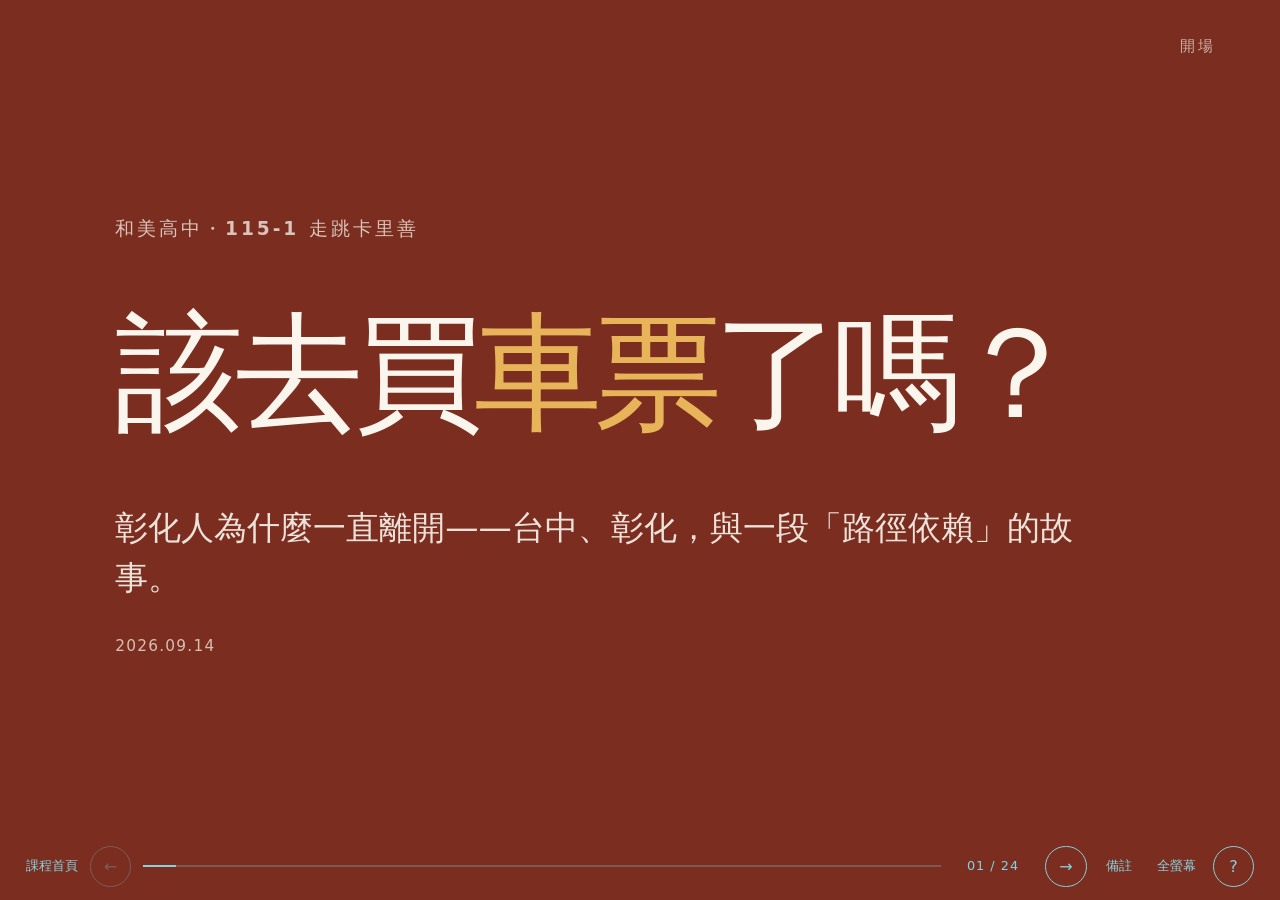
==== lessons/2026-09-14-該去買車票了嗎/index.html @ 18da8ca4 "建立走跳卡里善 HTML 投影片 repo：9/14 該去買車票了嗎（24 張） 以 research-writing-class 的引擎為底，換成磚紅／砂色色票； 新增史料引文、年表、距離對照三種版" ====
<!doctype html>
<html lang="zh-Hant-TW">
  <head>
    <meta charset="utf-8" />
    <meta name="viewport" content="width=device-width, initial-scale=1" />
    <meta name="description" content="和美高中 115-1 走跳卡里善：2026-09-14「該去買車票了嗎？」彰化人為什麼一直離開，台中與彰化的路徑依賴。" />
    <meta name="theme-color" content="#7b2d1f" />
    <title>該去買車票了嗎？｜115-1 走跳卡里善</title>
    <link rel="icon" href="../../favicon.svg" type="image/svg+xml" />
    <link rel="stylesheet" href="../../styles.css" />
  </head>
  <body class="presentation">
    <a class="skip-link" href="#deck">跳到投影片</a>
    <main id="deck" class="deck" tabindex="-1" data-title="該去買車票了嗎？｜115-1 走跳卡里善">
      <!-- 01 -->
      <section id="slide-1" class="slide title-slide" data-section="開場" data-theme="brick" aria-labelledby="heading-1">
        <p class="eyebrow">和美高中・115-1 走跳卡里善</p>
        <h1 id="heading-1">該去買<span class="accent">車票</span>了嗎？</h1>
        <p class="lede">彰化人為什麼一直離開——台中、彰化，與一段「路徑依賴」的故事。</p>
        <p class="meta">2026.09.14</p>
        <aside class="speaker-notes">今天從第一週那個「要不要留彰化」的問題接下去。先不急著替彰化辯護，先把「離開」這件事放到六十年的尺度上看。</aside>
      </section>

      <!-- 02 -->
      <section id="slide-2" class="slide" data-section="前情提要" data-theme="paper" aria-labelledby="heading-2">
        <p class="kicker">前情提要</p>
        <h2 id="heading-2">第一週問大家：<br />以後要不要<span class="accent">留在彰化</span>？</h2>
        <ul class="big-list">
          <li>有被問到的同學都說<strong>不要</strong></li>
          <li>原因包含：太無聊、沒百貨公司……等等</li>
        </ul>
        <aside class="speaker-notes">可以先點一兩位當時回答的同學，請他們再說一次理由，讓下一張的「沒血沒淚」有具體對象。</aside>
      </section>

      <!-- 03 -->
      <section id="slide-3" class="slide question-slide" data-section="是不是我們班特別沒血沒淚" data-theme="sand" aria-labelledby="heading-3">
        <p class="kicker">先問一個問題</p>
        <h2 id="heading-3">是不是我們班<br />特別<span class="accent">沒血沒淚</span>？</h2>
        <p class="aside-copy">請看講義，回答上面的問題。</p>
        <aside class="speaker-notes">發講義，給時間讀。講義裡的人口資料是關鍵：讓學生自己從數字裡發現「淨移出」這件事，不要先講答案。</aside>
      </section>

      <!-- 04 -->
      <section id="slide-4" class="slide statement-slide" data-section="是不是我們班特別沒血沒淚" data-theme="charcoal" aria-labelledby="heading-4">
        <p class="kicker">看講義發現的事情</p>
        <h2 id="heading-4">二戰以來，<br />彰化就一直是<span class="accent">人口淨移出</span>。</h2>
      </section>

      <!-- 05 -->
      <section id="slide-5" class="slide statement-slide" data-section="是不是我們班特別沒血沒淚" data-theme="brick" aria-labelledby="heading-5">
        <p class="kicker">所以</p>
        <h2 id="heading-5">你們的決定並不特別。<br /><span class="accent">彰化人已經做了 60 年以上</span><br />這樣的事。</h2>
      </section>

      <!-- 06 -->
      <section id="slide-6" class="slide question-slide" data-section="再問一次為什麼" data-theme="paper" aria-labelledby="heading-6">
        <p class="kicker">再問一次</p>
        <h2 id="heading-6">為什麼？</h2>
        <p class="body-large">這次不是「你自己」的原因，而是<strong>「彰化人」</strong>的原因。<br />可以用實際的例子。</p>
        <aside class="speaker-notes">老師自己的例子：我姐學設計，在彰化沒有公司要。重點是把「我不想留」推到「這裡留不住某一類人」——從個人偏好變成結構問題。</aside>
      </section>

      <!-- 07 -->
      <section id="slide-7" class="slide section-slide" data-section="小結" data-theme="charcoal" aria-labelledby="heading-7">
        <p class="kicker">小結</p>
        <h2 id="heading-7">不夠<span class="accent">繁榮</span>。</h2>
      </section>

      <!-- 08 -->
      <section id="slide-8" class="slide question-slide" data-section="台中為什麼比彰化好" data-theme="sand" aria-labelledby="heading-8">
        <p class="kicker">問題</p>
        <h2 id="heading-8">台中為什麼發展得<br />比彰化<span class="accent">「好」</span>？</h2>
        <aside class="speaker-notes">「好」加引號：先不定義好壞，用學生自己說的繁榮、百貨公司、工作機會當標準就可以。</aside>
      </section>

      <!-- 09 -->
      <section id="slide-9" class="slide section-slide long-title" data-section="考古時間" data-theme="brick" aria-labelledby="heading-9">
        <p class="kicker">考古時間</p>
        <h2 id="heading-9">清朝</h2>
      </section>

      <!-- 10 -->
      <section id="slide-10" class="slide" data-section="考古時間・清朝" data-theme="paper" aria-labelledby="heading-10">
        <p class="kicker">一府二鹿……三台中？</p>
        <h2 id="heading-10" class="compact-title">沒有。<br />台中對彰化人來說，<br />是個<span class="accent">鄉下地方</span>而已。</h2>
        <aside class="speaker-notes">一府二鹿三艋舺。鹿港在彰化，台中當時連名字都還不叫台中。</aside>
      </section>

      <!-- 11 -->
      <section id="slide-11" class="slide" data-section="考古時間・清朝" data-theme="paper" aria-labelledby="heading-11">
        <p class="kicker">中法戰爭結束</p>
        <h2 id="heading-11" class="compact-title">劉銘傳覺得台灣可以單獨建省，<br />在<span class="accent">台中</span>規劃新省城</h2>
        <blockquote class="historical-quote">
          <p>查彰化橋孜圖地方，山環水複，中開平原，氣象宏敞；又當全台適中之地。擬照前撫臣岑毓英議，就該處建立省城；分彰化東北之境，設首府曰『台灣府』、附郭首縣曰『台灣縣』，將原有台灣府縣改為台南府安平縣……</p>
          <cite>劉銘傳奏摺，1887 年</cite>
        </blockquote>
        <aside class="speaker-notes">橋孜圖＝橋仔頭，今台中市南區一帶。注意奏摺怎麼形容：「當全台適中之地」——選台中的理由是地理位置居中，不是因為它已經繁榮。當時它屬於彰化縣的東北境。</aside>
      </section>

      <!-- 12 -->
      <section id="slide-12" class="slide" data-section="考古時間・清朝" data-theme="sand" aria-labelledby="heading-12">
        <h2 id="heading-12" class="compact-title">還沒蓋好的時候，<br />先暫時待在<span class="accent">台北</span></h2>
        <p class="body-large">當時台北已經因為茶葉等貿易略具規模。</p>
        <blockquote class="historical-quote">
          <p>1887 年八月，畫疆分理，粗具規模，為彰化橋仔頭新訂省會，設備未周，暫駐台北。</p>
        </blockquote>
        <aside class="speaker-notes">「暫駐」兩個字是伏筆：暫時的事情一旦有人在裡面做起事來，就會變成永久的。</aside>
      </section>

      <!-- 13 -->
      <section id="slide-13" class="slide statement-slide" data-section="考古時間・清朝" data-theme="charcoal" aria-labelledby="heading-13">
        <p class="kicker">然後</p>
        <h2 id="heading-13">劉銘傳後來生病回中國，<br />後繼者不想再弄「彰化橋仔頭」（台中），<br />就把省會定在<span class="accent">台北</span>。</h2>
        <aside class="speaker-notes">清代這一段的結局：台中沒有真的成為省城，但已經被「規劃」過、動過工——這個骨架後面會被日本人撿去用。</aside>
      </section>

      <!-- 14 -->
      <section id="slide-14" class="slide section-slide long-title" data-section="考古時間" data-theme="brick" aria-labelledby="heading-14">
        <p class="kicker">考古時間</p>
        <h2 id="heading-14">日治時期</h2>
      </section>

      <!-- 15 -->
      <section id="slide-15" class="slide" data-section="考古時間・日治" data-theme="sand" aria-labelledby="heading-15">
        <p class="kicker">四個月之內</p>
        <ol class="timeline">
          <li><time datetime="1895-08">1895 年 8 月</time><span>台灣民政支部設於<strong>彰化</strong></span></li>
          <li><time datetime="1895-12">1895 年 12 月</time><span>民政支部改設至<strong>臺中</strong></span></li>
          <li class="is-question"><span>為什麼？<span class="accent">四個月就搬走</span>。</span></li>
        </ol>
        <aside class="speaker-notes">停在這裡讓學生猜。常見猜法：台中比較大？（不對，當時不是）交通？（縱貫線 1908 年才全線通車）。</aside>
      </section>

      <!-- 16 -->
      <section id="slide-16" class="slide reason-slide" data-section="考古時間・日治" data-theme="paper" aria-labelledby="heading-16">
        <p class="kicker">可能的理由 一</p>
        <h2 id="heading-16">軍事威脅？</h2>
        <blockquote class="historical-quote">
          <p>廢除彰化廳、移往台中，是因當時的兒玉總督認為彰化位於八卦山麓，從軍事觀點看有危險，才毅然實行。</p>
          <cite>臺灣新民報 1933-10-23 彰化特輯・彰化銀行支店長 中津德治</cite>
        </blockquote>
        <aside class="speaker-notes">這段史料要小心用。它是 1933 年的事後回顧，不是 1895 年的決策文件。三個問題：（1）兒玉源太郎 1898 年才就任總督，1895 年遷支部時他還不在位；（2）原報講的是「廢廳」，1909 年廢彰化廳併入臺中廳，跟 1895 年民政支部遷移是兩件事，原報可能混在一起；（3）中津寫這段是為了主張「現在飛機發達所以彰化已無軍事危險，應該投資建設」——軍事回顧是他論證的一環。所以這張投影片的問號是真的問號。可以反問學生：「中津在 1933 年這樣解釋，我們還需要什麼證據，才知道這是不是當年真正的理由？」不要把答案寫成「八卦山危險，所以日本遷往台中」。完整考證在 vault 的 1933 新民報對照稿「延伸討論」一節。</aside>
      </section>

      <!-- 17 -->
      <section id="slide-17" class="slide reason-slide" data-section="考古時間・日治" data-theme="paper" aria-labelledby="heading-17">
        <p class="kicker">可能的理由 二</p>
        <h2 id="heading-17">清朝留下來的<span class="accent">骨架</span></h2>
        <p class="reason-copy">官署、公地、軍營——現成的，更方便使用。</p>
        <aside class="speaker-notes">接回清代那一段：劉銘傳時期在台中規劃省城、蓋了一些東西。日本人 1895 年 12 月遷到台中後，是用清代的儒考棚辦公（依據：臺中市政府文化局）。這一條比軍事說有更直接的物證。</aside>
      </section>

      <!-- 18 -->
      <section id="slide-18" class="slide statement-slide" data-section="路徑依賴" data-theme="charcoal" aria-labelledby="heading-18">
        <p class="kicker">於是</p>
        <h2 id="heading-18">公共投資與人口、經濟活動聚集，<br />開始形成兩個城市發展的<br /><span class="accent">「路徑依賴」</span>。</h2>
        <aside class="speaker-notes">路徑依賴（path dependence）：早期一個不一定很重要的選擇，因為後面的投資都疊在它上面，變得越來越難改變。官署在哪 → 官員住哪 → 商店開哪 → 道路鐵路通哪 → 人口聚哪 → 下一筆投資又投哪。每一步都「合理」，加起來就鎖死了。可以用 QWERTY 鍵盤或台北「暫駐」變永駐當類比。</aside>
      </section>

      <!-- 19 -->
      <section id="slide-19" class="slide question-slide" data-section="可以超越台中嗎" data-theme="sand" aria-labelledby="heading-19">
        <p class="kicker">問題</p>
        <h2 id="heading-19">可以重新超越台中，<br />恢復古彰化人的<span class="accent">光榮</span>嗎？</h2>
        <p class="answer">路徑依賴，不容易。</p>
        <aside class="speaker-notes">「不容易」不等於「不可能」，但要誠實：要翻轉路徑依賴，通常需要外部大事件（戰爭、天災、產業革命）或者非常大規模的刻意投資。彰化這六十年都沒有等到那個事件。</aside>
      </section>

      <!-- 20 -->
      <section id="slide-20" class="slide section-slide long-title" data-section="該去買車票了嗎" data-theme="brick" aria-labelledby="heading-20">
        <p class="kicker">所以</p>
        <h2 id="heading-20">該去買車票了嗎？</h2>
        <p class="aside-copy">接受事實，搬到別的地方？</p>
      </section>

      <!-- 21 -->
      <section id="slide-21" class="slide" data-section="該去買車票了嗎" data-theme="paper" aria-labelledby="heading-21">
        <p class="kicker">問題一：查一下距離</p>
        <h2 id="heading-21" class="compact-title">這三段路，各有多遠？</h2>
        <ol class="distance-list">
          <li><span>台北市北投捷運站 → 台北 101</span><span>？ km</span></li>
          <li><span>和美 → 三井 Outlet</span><span>？ km</span></li>
          <li><span>野原廣志：春日部市 → 公司</span><span>？ km</span></li>
        </ol>
        <aside class="speaker-notes">讓學生用手機查，數字由他們填。老師參考值（未實測，上課前請自己再查一次）：北投站到台北 101 車程約 13～15 公里；和美到台中港三井 Outlet 車程約 20 公里；野原廣志從春日部到霞關的公司，通勤約 40 公里、單程一個多小時。重點不是精確數字，是「住在離市中心 15～40 公里的地方」在台北或東京是常態，靠的是大眾運輸。</aside>
      </section>

      <!-- 22 -->
      <section id="slide-22" class="slide statement-slide" data-section="該去買車票了嗎" data-theme="sand" aria-labelledby="heading-22">
        <p class="kicker">所以</p>
        <h2 id="heading-22">和美沒有百貨公司是沒有關係的，<br />但是應該要有<span class="accent">捷運、鐵道、輕軌</span>……<br />等等大眾運輸。</h2>
        <aside class="speaker-notes">把問題從「和美為什麼沒有」轉成「和美需要跟什麼連起來」。北投人不需要北投有 101，他們需要 20 分鐘到得了 101。</aside>
      </section>

      <!-- 23 -->
      <section id="slide-23" class="slide" data-section="該去買車票了嗎" data-theme="paper" aria-labelledby="heading-23">
        <p class="kicker">問題二</p>
        <h2 id="heading-23" class="reading-title">如果和美就不是會發展出高樓、超大商場的都會核心，那麼作為住民，或者作為家人住在和美的人，<span class="accent">你希望和美（或北彰）是什麼樣貌？需要哪些設施？</span></h2>
        <aside class="speaker-notes">這是今天的主要討論／作業題。可以分兩層問：（1）你自己二十歲、四十歲時希望它是什麼樣子；（2）你爸媽、阿公阿嬤留在這裡，他們需要什麼。第二層通常會問出跟第一層很不一樣的答案（醫療、公車、可以走路的街道）。</aside>
      </section>

      <!-- 24 -->
      <section id="slide-24" class="slide" data-section="參考資源" data-theme="charcoal" aria-labelledby="heading-24">
        <p class="kicker">參考資源</p>
        <h2 id="heading-24" class="compact-title">今天用到的史料</h2>
        <ul class="source-list">
          <li>劉銘傳奏摺（1887），台灣建省與省城選址</li>
          <li>《臺灣新民報》1933 年 10 月 23 日彰化特輯第 5 版，中津德治，日中對照校讀稿</li>
          <li>國史館臺灣文獻館典藏號 00000014014〈臺灣民政支部位置更定及廳舍修繕認可〉（1895-12-11，公文正文尚未讀到）</li>
        </ul>
        <aside class="speaker-notes">1933 年那篇的完整校讀稿與史料批判在老師的 vault 裡。國史館那份公文目前只確認目錄存在，還沒讀到正文，所以不能說它證實或否定了軍事理由。</aside>
      </section>
    </main>

    <nav class="chrome" aria-label="投影片控制列">
      <a class="course-link" href="../../index.html" aria-label="返回課程首頁">課程首頁</a>
      <button id="prev" type="button" aria-label="上一張投影片">←</button>
      <div class="progress-shell" aria-hidden="true"><span id="progress"></span></div>
      <p id="counter" role="status" aria-live="polite" aria-atomic="true">01 / 24</p>
      <button id="next" type="button" aria-label="下一張投影片">→</button>
      <button id="notes" type="button" aria-label="開啟講者備註" aria-controls="notes-panel" aria-expanded="false">備註</button>
      <button id="fullscreen" type="button" aria-label="進入全螢幕">全螢幕</button>
      <button id="help" type="button" aria-label="顯示操作說明">?</button>
    </nav>
    <aside id="notes-panel" class="notes-panel" aria-label="講者備註" aria-hidden="true" inert>
      <div><strong>講者備註</strong><button id="close-notes" type="button" aria-label="關閉講者備註">×</button></div>
      <p id="notes-copy"></p>
    </aside>
    <dialog id="help-dialog" aria-labelledby="help-title">
      <form method="dialog">
        <button class="dialog-close" aria-label="關閉操作說明">×</button>
        <h2 id="help-title">操作方式</h2>
        <dl>
          <dt>← / →、PageUp / PageDown</dt><dd>上一張／下一張</dd>
          <dt>Space / Enter</dt><dd>下一張</dd>
          <dt>Home / End</dt><dd>第一張／最後一張</dd>
          <dt>F</dt><dd>進入或離開全螢幕</dd>
          <dt>N</dt><dd>開啟或關閉講者備註</dd>
          <dt>Esc</dt><dd>關閉備註或操作說明</dd>
          <dt>觸控操作</dt><dd>左右滑動換頁</dd>
        </dl>
        <p>講者備註會顯示在目前畫面上。</p>
      </form>
    </dialog>
    <noscript>啟用 JavaScript 後可使用換頁功能；目前以連續頁面閱讀。</noscript>
    <script src="../../app.js"></script>
  </body>
</html>
---- styles.css ----
/* 延續 research-writing-class 的 slide 結構與引擎，換成磚紅、砂色的地方史色票。 */
:root {
  color-scheme: light;
  --paper: #faf6ee;
  --sand: #ecdfc6;
  --brick: #7b2d1f;
  --brick-deep: #4a1a12;
  --charcoal: #2b2523;
  --gold: #e8b45a;
  --ink: #2b2523;
  --muted: #6d625b;
  --shadow: 0 22px 65px rgb(43 37 35 / .2);
  --ease: cubic-bezier(.22, 1, .36, 1);
  font-family: "PingFang TC", "Heiti TC", "Microsoft JhengHei", system-ui, sans-serif;
  font-synthesis: none;
  text-rendering: optimizeLegibility;
}
* { box-sizing: border-box; }
html, body { min-height: 100%; }
html { background: var(--brick-deep); }
body { margin: 0; color: var(--ink); }
button, a { font: inherit; }
a { color: inherit; text-underline-offset: .2em; }
button { cursor: pointer; }
:focus-visible { outline: 3px solid currentColor; outline-offset: 5px; }
h1, h2, h3, p, ol, ul { margin: 0; }
.skip-link { position: fixed; z-index: 100; top: .75rem; left: .75rem; padding: .6rem .9rem; background: white; color: var(--ink); transform: translateY(-160%); }
.skip-link:focus { transform: translateY(0); }
/* 無 JavaScript 時仍可依序閱讀；初始化完成才啟用單頁模式。 */
.deck { position: relative; width: 100%; }
.slide {
  --bg: var(--paper); --fg: var(--ink); --accent: #9a3a28;
  position: relative;
  min-height: 100svh;
  display: grid;
  align-content: center;
  gap: clamp(1rem, 2.6vh, 2rem);
  padding: clamp(4.5rem, 9vh, 7rem) clamp(3rem, 9vw, 10rem) clamp(6rem, 12vh, 8rem);
  background: var(--bg); color: var(--fg);
  overflow-wrap: break-word;
}
.slide::before {
  content: attr(data-section);
  position: absolute; top: clamp(1.5rem, 4vh, 3rem); right: clamp(2rem, 5vw, 5rem); z-index: 3;
  max-width: 70%;
  font-size: clamp(.8rem, 1.2vw, 1rem); font-weight: 700; letter-spacing: .18em; opacity: .65;
}
.deck-ready { overflow: hidden; }
.deck-ready .deck { height: 100svh; overflow: clip; }
.deck-ready .slide {
  position: absolute; inset: 0; min-height: 0;
  overflow-x: hidden; overflow-y: auto;
  visibility: hidden; opacity: 0; transform: translateX(3.5%);
  transition: opacity 420ms var(--ease), transform 520ms var(--ease), visibility 0s 520ms;
}
.deck-ready .slide.is-active { visibility: visible; opacity: 1; transform: translateX(0); transition: opacity 420ms var(--ease), transform 520ms var(--ease), visibility 0s; }
.deck-ready .slide.was-active { transform: translateX(-3.5%); }
.slide[data-theme="brick"] { --bg: var(--brick); --fg: var(--paper); --accent: var(--gold); }
.slide[data-theme="paper"] { --bg: var(--paper); --fg: var(--ink); }
.slide[data-theme="sand"] { --bg: var(--sand); --fg: var(--ink); }
.slide[data-theme="charcoal"] { --bg: var(--charcoal); --fg: var(--paper); --accent: var(--gold); }
h1 { font-size: clamp(4rem, 10vw, 10rem); font-weight: 900; letter-spacing: -.065em; line-height: 1.13; }
h2 { font-size: clamp(2.7rem, 6.7vw, 7.7rem); font-weight: 850; letter-spacing: -.055em; line-height: 1.18; text-wrap: pretty; }
p, li { font-size: clamp(1.15rem, 2.15vw, 2rem); line-height: 1.55; }
.accent { color: var(--accent); }
.keep-together { display: inline-block; }
.eyebrow, .kicker { font-size: clamp(.9rem, 1.45vw, 1.25rem); font-weight: 800; letter-spacing: .16em; line-height: 1.6; }
.eyebrow { opacity: .75; }
.kicker { opacity: .75; }
.display-copy > .kicker { display: block; margin-bottom: 1rem; }
.meta { font-size: clamp(.9rem, 1.2vw, 1.15rem); opacity: .72; letter-spacing: .08em; }
.title-slide { gap: 2rem; }
.title-slide h1 { margin-block: .2em; }
.section-slide { align-content: end; }
.section-slide h2 { font-size: clamp(3.6rem, 9vw, 10rem); }
.section-slide.long-title h2 { font-size: clamp(2.7rem, 5.7vw, 6.5rem); }
.question-slide h2 { max-width: 17em; }
.display-copy { max-width: 24em; font-size: clamp(2.2rem, 5.2vw, 5.8rem); line-height: 1.3; }
.compact-title { font-size: clamp(2.2rem, 4.5vw, 5rem); }
.reading-title { font-size: clamp(1.65rem, 3.2vw, 3.6rem); line-height: 1.58; letter-spacing: -.025em; }
.body-large { font-size: clamp(1.35rem, 2.7vw, 2.6rem); line-height: 1.6; max-width: 36em; }
.agenda, .schedule { display: grid; gap: .5rem; padding: 0; list-style: none; counter-reset: agenda; }
.agenda li { counter-increment: agenda; display: flex; align-items: baseline; gap: 1.5rem; padding: .6em 0; border-top: 1px solid rgb(43 37 35 / .2); font-weight: 700; font-size: clamp(1.4rem, 3vw, 2.8rem); }
.agenda li::before { content: counter(agenda, decimal-leading-zero); color: var(--accent); font-size: .6em; letter-spacing: .08em; }
.schedule { gap: 0; }
.schedule li { padding: .55em 0; border-bottom: 1px solid rgb(43 37 35 / .2); }
.schedule li:last-child { color: var(--accent); }
.big-list { display: grid; gap: .65em; padding-left: 1.2em; }
.big-list li { font-size: clamp(1.4rem, 3vw, 2.9rem); }
.big-list li::marker { color: var(--accent); }
.premises { display: grid; gap: 1em; padding-left: 1.5em; font-size: clamp(1.5rem, 3.4vw, 3.5rem); }
.premises li { font-size: inherit; line-height: 1.55; font-weight: 700; padding-left: .35em; }
.premises li::marker { color: var(--accent); font-weight: 500; }
.source-note { font-size: clamp(.9rem, 1.3vw, 1.3rem); line-height: 1.7; letter-spacing: 0; }
.reading-links { border-top: 1px solid rgb(43 37 35 / .25); padding-top: 1.2em; font-size: clamp(1rem, 1.65vw, 1.6rem); }
.reading-title a { font-size: .65em; }
.art-slide { isolation: isolate; }
.abstract-art { position: absolute; z-index: -2; inset: 0 0 0 auto; width: 80%; height: 100%; object-fit: cover; object-position: 70% center; }
.art-slide::after { content: ""; position: absolute; inset: 0; z-index: -1; background: linear-gradient(90deg, var(--bg) 16%, var(--bg) 28%, transparent 86%); pointer-events: none; }
.art-copy { width: 61%; display: grid; gap: 1.8rem; }
.art-copy h2 { font-size: clamp(2.1rem, 4.5vw, 5rem); }
.art-slide[data-theme="paper"] .art-copy h2 { font-size: clamp(2.1rem, 4vw, 4.5rem); }
.art-copy .source-note { max-width: 33em; padding: .5em .8em; margin-left: -.8em; background: rgb(250 246 238 / .93); }
.speaker-notes { display: none; }
.chrome { display: none; position: fixed; z-index: 20; right: clamp(1rem, 2vw, 1.75rem); bottom: max(.8rem, env(safe-area-inset-bottom)); left: clamp(1rem, 2vw, 1.75rem); align-items: center; gap: .75rem; color: white; mix-blend-mode: difference; }
.deck-ready .chrome { display: flex; }
.chrome button { display: grid; place-items: center; min-width: 2.6rem; min-height: 2.6rem; padding: .3rem; border: 1px solid currentColor; border-radius: 50%; color: inherit; background: transparent; }
.chrome #notes, .chrome #fullscreen { border-radius: 0; border: 0; font-size: .8rem; }
.chrome button:disabled { opacity: .3; cursor: default; }
.course-link { font-size: .8rem; text-decoration: none; white-space: nowrap; padding-block: .6rem; }
.progress-shell { flex: 1; height: 2px; background: rgb(255 255 255 / .28); }
#progress { display: block; width: 0; height: 100%; background: white; transition: width 380ms var(--ease); }
#counter { min-width: 5rem; font-size: .8rem; font-variant-numeric: tabular-nums; letter-spacing: .08em; text-align: center; }
.notes-panel { position: fixed; z-index: 40; right: 1rem; bottom: 4.6rem; width: min(34rem, calc(100vw - 2rem)); max-height: 42svh; padding: 1.1rem 1.2rem; overflow: auto; border: 1px solid rgb(255 255 255 / .25); border-radius: 1rem; color: white; background: rgb(43 37 35 / .97); box-shadow: var(--shadow); visibility: hidden; opacity: 0; transform: translateY(1rem); transition: opacity 200ms ease, transform 200ms ease; }
.notes-panel.is-open { visibility: visible; opacity: 1; transform: translateY(0); }
.notes-panel > div { display: flex; align-items: center; justify-content: space-between; }
.notes-panel p { margin-top: .7rem; font-size: 1rem; }
.notes-panel button { border: 0; color: white; background: transparent; font-size: 1.6rem; min-width: 2.5rem; min-height: 2.5rem; }
dialog { width: min(38rem, calc(100vw - 2rem)); max-height: 85svh; padding: 1.5rem; border: 0; border-radius: 1.2rem; color: var(--ink); background: var(--paper); box-shadow: var(--shadow); }
dialog::backdrop { background: rgb(43 37 35 / .72); backdrop-filter: blur(7px); }
dialog form { position: relative; padding: 1rem; }
dialog h2 { font-size: clamp(2rem, 5vw, 3.4rem); }
dialog dl { display: grid; grid-template-columns: 1fr 1fr; gap: .7rem 1rem; line-height: 1.5; }
dialog dt { font-weight: 800; }
dialog dd { margin: 0; color: var(--muted); }
dialog p { font-size: .9rem; color: var(--muted); }
.dialog-close { position: absolute; top: -.5rem; right: -.5rem; border: 0; background: transparent; font-size: 1.8rem; }
noscript { display: block; padding: 1rem; background: var(--paper); }
/* 課程首頁與單元共用同一套字型及色票。 */
.course-home { min-height: 100svh; background: var(--paper); padding: clamp(2rem, 7vw, 7rem) clamp(1.5rem, 9vw, 10rem); }
.course-header { padding-block: 2rem 3rem; border-top: 3px solid var(--brick); }
.course-header h1 { font-size: clamp(2.8rem, 6.8vw, 6.4rem); margin-block: .35em; }
.course-header .term { display: block; font-size: .45em; letter-spacing: 0; color: var(--brick); margin-bottom: .5em; }
.course-header .intro { max-width: 34em; font-size: clamp(1rem, 1.5vw, 1.35rem); color: var(--muted); }
.lesson-index h2 { font-size: 1rem; letter-spacing: .12em; margin-bottom: 1rem; }
.lesson-list { list-style: none; padding: 0; }
.lesson-entry { display: grid; grid-template-columns: 10rem 1fr auto; align-items: center; gap: 1.5rem; padding-block: 2rem; border-block: 1px solid #d5c6ad; text-decoration: none; }
.lesson-entry time { font-size: 1rem; font-variant-numeric: tabular-nums; color: var(--muted); }
.lesson-entry strong { font-size: clamp(1.5rem, 2.6vw, 2.3rem); }
.lesson-entry .entry-action { font-size: .9rem; color: var(--brick); }
.lesson-entry:hover { color: var(--brick); background: #f3ebdc; }
.course-footer { margin-top: 4rem; color: var(--muted); }
.course-footer p { font-size: .85rem; }
@media (max-width: 760px) {
  .slide { padding: 4.5rem 1.5rem 6rem; align-content: safe center; }
  .section-slide { align-content: safe end; }
  .slide::before { right: 1.5rem; font-size: .8rem; }
  h1 { font-size: clamp(2.8rem, 9.8vw, 4.8rem); }
  h2, .section-slide h2 { font-size: clamp(2.2rem, 7.8vw, 3.8rem); }
  .section-slide.long-title h2 { font-size: clamp(2rem, 7.5vw, 3.3rem); }
  .display-copy, .art-copy h2 { font-size: clamp(1.8rem, 6.3vw, 3rem); }
  .art-slide[data-theme="paper"] .art-copy h2 { font-size: clamp(1.8rem, 6.3vw, 3rem); }
  .compact-title { font-size: clamp(1.7rem, 6vw, 2.8rem); }
  .reading-title { font-size: clamp(1.3rem, 4.3vw, 2rem); }
  .body-large { font-size: clamp(1.2rem, 4.4vw, 1.8rem); }
  .premises { font-size: clamp(1.3rem, 4.8vw, 2rem); }
  .chrome { left: .65rem; right: .65rem; gap: .4rem; }
  .chrome button { min-width: 2.5rem; min-height: 2.5rem; }
  .chrome #fullscreen { display: none; }
  #counter { min-width: 4rem; font-size: .73rem; }
  .course-link { font-size: .75rem; }
  .art-copy { width: 100%; }
  .abstract-art { width: 100%; opacity: .35; object-position: 72% center; }
  .art-slide::after { background: linear-gradient(90deg, var(--bg), transparent 180%); }
  dialog dl { grid-template-columns: 1fr; }
  dialog dd { margin-bottom: .5rem; }
  .lesson-entry { grid-template-columns: 1fr auto; gap: .7rem; }
  .lesson-entry time { grid-column: 1 / -1; }
}
@media (max-height: 560px) and (min-width: 761px) {
  .slide { padding-block: 3.5rem 5rem; align-content: safe center; }
  h2, .section-slide h2, .section-slide.long-title h2 { font-size: 8vh; }
  h1 { font-size: 15vh; }
  .title-slide { gap: 1rem; }
  .title-slide h1 { margin-block: .1em; }
  .display-copy, .art-copy h2 { font-size: 7vh; }
  .art-slide[data-theme="paper"] .art-copy h2 { font-size: 7vh; }
  .reading-title, .body-large, .premises { font-size: 4.4vh; }
  .schedule li, .big-list li, .agenda li { font-size: 3.7vh; }
}
@media (prefers-reduced-motion: reduce) {
  *, *::before, *::after { scroll-behavior: auto !important; transition-duration: .01ms !important; }
}
@media print {
  @page { size: A4 landscape; margin: 0; }
  html, body, .deck-ready { height: auto; overflow: visible; background: white; print-color-adjust: exact; -webkit-print-color-adjust: exact; }
  .deck-ready .deck { height: auto; }
  .deck-ready .slide, .slide { position: relative; width: 297mm; height: 210mm; min-height: 0; visibility: visible; opacity: 1; transform: none; overflow: hidden; break-after: page; padding: 20mm 22mm; }
  h1 { font-size: 76pt; }
  h2, .section-slide h2, .section-slide.long-title h2 { font-size: 45pt; }
  .display-copy, .art-copy h2 { font-size: 35pt; }
  .reading-title { font-size: 25pt; }
  .body-large, .premises, .big-list li, .agenda li { font-size: 24pt; }
  .chrome, .deck-ready .chrome, .notes-panel, dialog, .skip-link, noscript { display: none; }
  .slide:last-child { break-after: auto; }
}
/* 本課程新增：史料引文、年表與距離對照。 */
.lede { font-size: clamp(1.3rem, 2.6vw, 2.5rem); line-height: 1.5; max-width: 30em; opacity: .9; }
.lesson-entry .entry-sub { display: block; margin-top: .3em; font-size: clamp(.95rem, 1.4vw, 1.2rem); color: var(--muted); }
.historical-quote { display: grid; gap: .8em; max-width: 54rem; padding: 1.2em 1.5em; border-left: .35em solid var(--accent); background: rgb(43 37 35 / .06); }
.historical-quote p { font-size: clamp(1.15rem, 2.1vw, 2rem); line-height: 1.7; font-family: "Songti TC", "PingFang TC", "Noto Serif TC", serif; }
.historical-quote cite { font-style: normal; font-size: clamp(.9rem, 1.3vw, 1.3rem); opacity: .75; }
.slide[data-theme="brick"] .historical-quote, .slide[data-theme="charcoal"] .historical-quote { background: rgb(250 246 238 / .1); }
.timeline { display: grid; gap: 1.2em; padding: 0; list-style: none; max-width: 64rem; }
.timeline li { display: grid; grid-template-columns: 8em 1fr; gap: 1.5em; align-items: baseline; font-size: clamp(1.4rem, 3vw, 2.9rem); font-weight: 700; }
.timeline time { color: var(--accent); font-variant-numeric: tabular-nums; letter-spacing: .04em; }
.timeline li.is-question { grid-template-columns: 1fr; font-size: clamp(2rem, 4.5vw, 4.5rem); font-weight: 850; margin-top: .3em; }
.reason-slide h2 { font-size: clamp(2.4rem, 5.5vw, 6rem); }
.reason-slide .reason-copy { font-size: clamp(1.4rem, 2.9vw, 2.8rem); line-height: 1.55; max-width: 54rem; }
.distance-list { display: grid; gap: .8em; padding: 0; list-style: none; counter-reset: distance; max-width: 56rem; }
.distance-list li { counter-increment: distance; display: grid; grid-template-columns: auto 1fr auto; gap: 1.2em; align-items: baseline; padding: .6em 0; border-top: 1px solid rgb(43 37 35 / .2); font-size: clamp(1.2rem, 2.4vw, 2.3rem); font-weight: 700; }
.distance-list li::before { content: counter(distance); color: var(--accent); font-size: .7em; letter-spacing: .08em; }
.distance-list li span:last-child { font-size: .7em; font-weight: 600; color: var(--muted); white-space: nowrap; }
.aside-copy { max-width: 32em; font-size: clamp(1.15rem, 2.1vw, 2rem); line-height: 1.55; opacity: .85; }
.answer { font-size: clamp(1.5rem, 3.2vw, 3.2rem); font-weight: 800; color: var(--accent); }
.source-list { display: grid; gap: .6em; padding-left: 1.2em; }
.source-list li { font-size: clamp(1.05rem, 1.8vw, 1.7rem); line-height: 1.6; }
@media (max-width: 760px) {
  .timeline li { grid-template-columns: 1fr; gap: .2em; font-size: clamp(1.3rem, 5vw, 2rem); }
  .timeline li.is-question { font-size: clamp(1.8rem, 7vw, 2.8rem); }
  .distance-list li { grid-template-columns: auto 1fr; font-size: clamp(1.05rem, 4.2vw, 1.5rem); }
  .distance-list li span:last-child { grid-column: 2; }
  .reason-slide h2 { font-size: clamp(2rem, 7.5vw, 3.2rem); }
  .reason-slide .reason-copy, .historical-quote p { font-size: clamp(1.05rem, 4.2vw, 1.5rem); }
}
@media print {
  .historical-quote p, .reason-slide .reason-copy { font-size: 20pt; }
  .timeline li, .distance-list li { font-size: 24pt; }
}
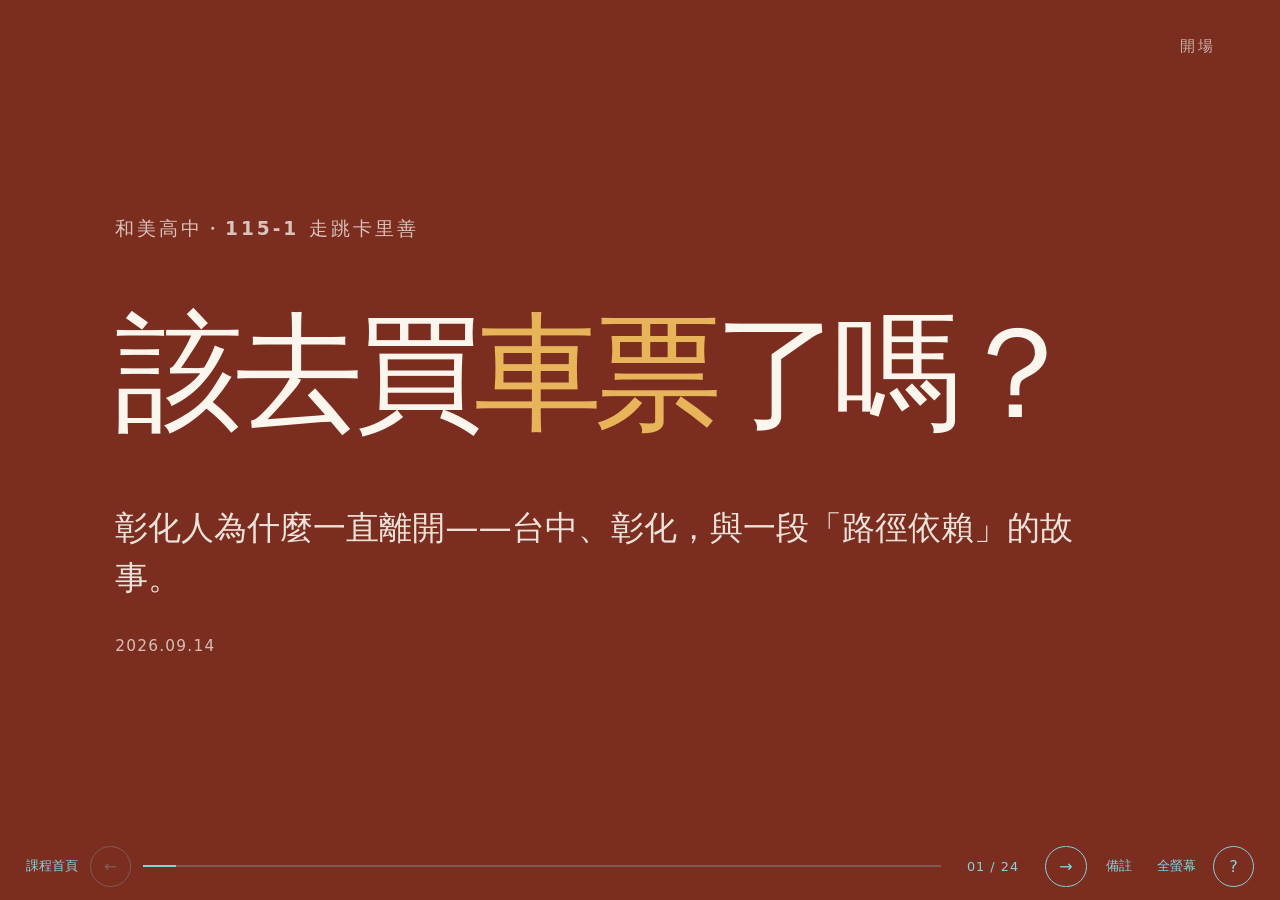
==== commit 61eb5cee: "2026-09-21 和美的痕跡：新增 26 張投影片，同步 app.js 快速跳頁引擎 番外篇單元（尋寶遊戲日補充教材）：許常惠家族在和美的線索、和美街長宿舍 命名爭議（1896 年原為警察官吏派出" ====
--- a/lessons/2026-09-14-該去買車票了嗎/index.html
+++ b/lessons/2026-09-14-該去買車票了嗎/index.html
@@ -215,7 +215,7 @@
       <a class="course-link" href="../../index.html" aria-label="返回課程首頁">課程首頁</a>
       <button id="prev" type="button" aria-label="上一張投影片">←</button>
       <div class="progress-shell" aria-hidden="true"><span id="progress"></span></div>
-      <p id="counter" role="status" aria-live="polite" aria-atomic="true">01 / 24</p>
+      <button id="counter" type="button" aria-live="polite" aria-atomic="true" aria-label="跳到指定頁">01 / 24</button>
       <button id="next" type="button" aria-label="下一張投影片">→</button>
       <button id="notes" type="button" aria-label="開啟講者備註" aria-controls="notes-panel" aria-expanded="false">備註</button>
       <button id="fullscreen" type="button" aria-label="進入全螢幕">全螢幕</button>
@@ -234,6 +234,8 @@
           <dt>Space / Enter</dt><dd>下一張</dd>
           <dt>Home / End</dt><dd>第一張／最後一張</dd>
           <dt>F</dt><dd>進入或離開全螢幕</dd>
+          <dt>數字＋Enter</dt><dd>跳到該頁</dd>
+          <dt>G／點頁碼</dt><dd>開啟目錄，挑一張跳過去</dd>
           <dt>N</dt><dd>開啟或關閉講者備註</dd>
           <dt>Esc</dt><dd>關閉備註或操作說明</dd>
           <dt>觸控操作</dt><dd>左右滑動換頁</dd>
--- a/styles.css
+++ b/styles.css
@@ -125,6 +125,24 @@
 dialog dd { margin: 0; color: var(--muted); }
 dialog p { font-size: .9rem; color: var(--muted); }
 .dialog-close { position: absolute; top: -.5rem; right: -.5rem; border: 0; background: transparent; font-size: 1.8rem; }
+/* 快速跳頁：頁碼可點、目錄對話框由 app.js 生成。 */
+.chrome #counter { border: 0; border-radius: 0; background: transparent; cursor: pointer; }
+.goto-dialog { width: min(40rem, calc(100vw - 2rem)); }
+.goto-dialog form { display: grid; gap: 1rem; }
+.goto-dialog h2 { font-size: clamp(1.6rem, 4vw, 2.4rem); }
+.goto-row { display: flex; flex-wrap: wrap; align-items: center; gap: .6rem; font-size: 1rem; }
+.goto-row label { font-weight: 800; }
+.goto-row input { width: 5.5rem; padding: .45rem .6rem; border: 1px solid var(--muted); border-radius: .5rem; font-size: 1.1rem; font-variant-numeric: tabular-nums; }
+.goto-row button { padding: .45rem 1rem; border: 1px solid var(--ink); border-radius: .5rem; background: var(--ink); color: var(--paper); font-weight: 700; }
+.goto-hint { flex-basis: 100%; font-size: .85rem; color: var(--muted); }
+.goto-list { list-style: none; margin: 0; padding: 0; max-height: 50svh; overflow: auto; border-top: 1px solid rgb(43 37 35 / .2); }
+.goto-list li { border-bottom: 1px solid rgb(43 37 35 / .12); }
+.goto-list button { display: grid; grid-template-columns: 2.5rem 8rem 1fr; gap: .6rem; align-items: baseline; width: 100%; padding: .5rem .4rem; border: 0; background: transparent; color: inherit; text-align: left; font-size: .95rem; line-height: 1.4; }
+.goto-list button:hover, .goto-list button:focus-visible { background: rgb(43 37 35 / .08); outline-offset: -3px; }
+.goto-list button[aria-current] { font-weight: 800; background: rgb(43 37 35 / .06); }
+.goto-num { font-variant-numeric: tabular-nums; color: var(--muted); }
+.goto-section { font-size: .8rem; letter-spacing: .06em; color: var(--muted); overflow: hidden; text-overflow: ellipsis; white-space: nowrap; }
+.goto-heading { overflow: hidden; text-overflow: ellipsis; white-space: nowrap; }
 noscript { display: block; padding: 1rem; background: var(--paper); }
 /* 課程首頁與單元共用同一套字型及色票。 */
 .course-home { min-height: 100svh; background: var(--paper); padding: clamp(2rem, 7vw, 7rem) clamp(1.5rem, 9vw, 10rem); }
